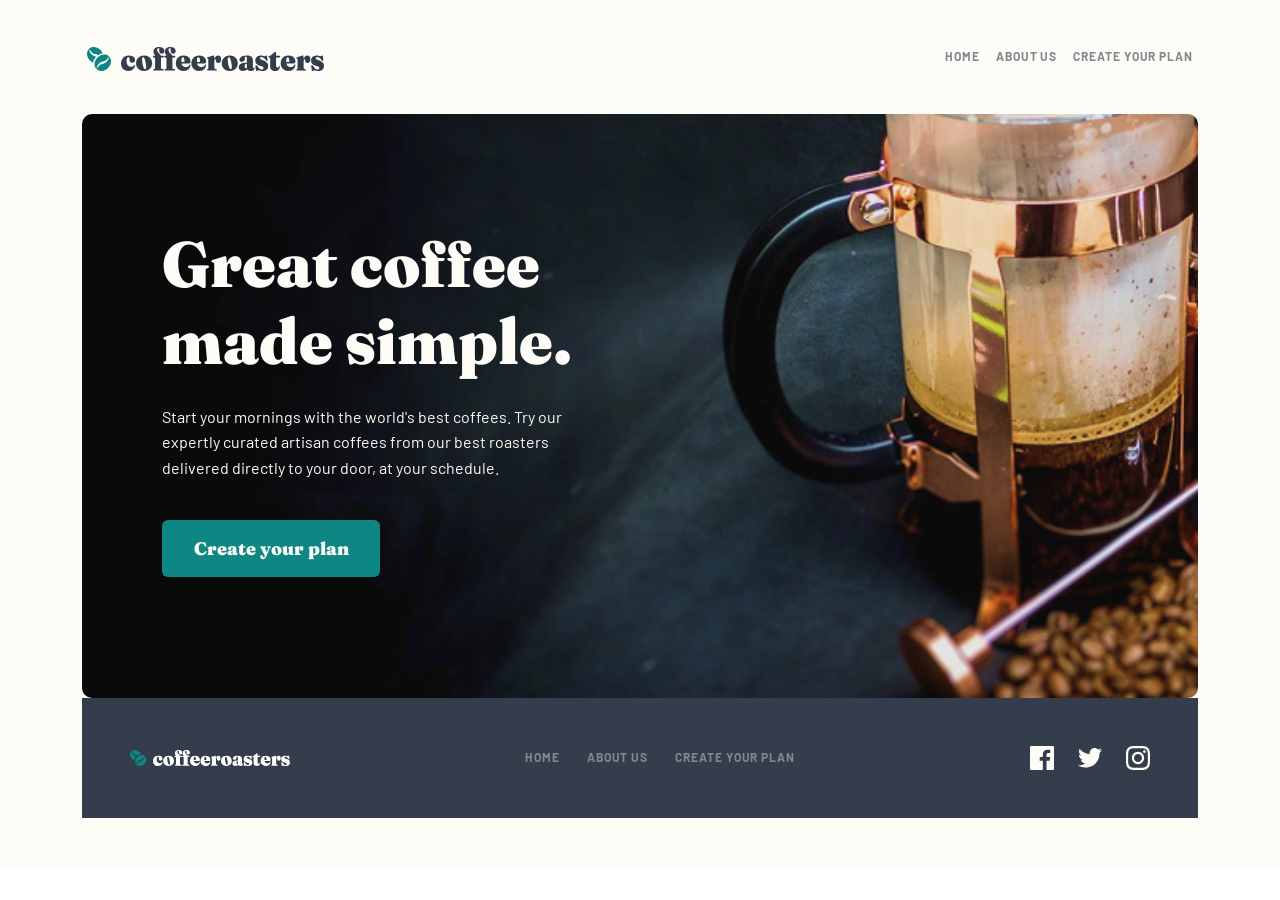
==== index.html @ 041f3093 "Website Structure & Nav Bar, Hero, Footer" ====
<!DOCTYPE html>
<html lang="en">
<!DOCTYPE html>
<html lang="en">

<head>
    <meta charset="UTF-8">
    <meta name="viewport" content="width=device-width, initial-scale=1.0">
    <title>Document</title>
    <link rel="stylesheet" href="style.css">
    <link rel="stylesheet" href="bootstrap.min.css">
    <link href="https://cdn.jsdelivr.net/npm/bootstrap@5.3.8/dist/css/bootstrap.min.css" rel="stylesheet"
        integrity="sha384-sRIl4kxILFvY47J16cr9ZwB07vP4J8+LH7qKQnuqkuIAvNWLzeN8tE5YBujZqJLB" crossorigin="anonymous">
    <link rel="stylesheet" href="https://cdnjs.cloudflare.com/ajax/libs/animate.css/4.1.1/animate.min.css">
</head>

<body>
    <div id="main" class="container-fluid col-12">
        <div id="container" class="container d-flex flex-column align-items-center pb-5">
            <!-- -----------------navbar------------------- -->
            <div id="navbar" class="d-flex justify-content-between align-items-center col-12">
                <div id="logo">
                    <img src="./Footage/Logo.svg" alt="">
                </div>
                <div id="links" class="d-none d-md-flex align-items-center gap-3">
                    <a href="./index.html">HOME</a>
                    <a href="./about-us.html">ABOUT US</a>
                    <a href="./subscribe.html">Create your plan</a>
                </div>
                <img src="./Footage/Hamburger.png" alt="" class="d-block d-md-none">
            </div>

            <!-- -----------------Hero------------------- -->

            <div id="hero"
                class="col-12 d-flex justify-content-center justify-content-md-start justify-content-lg-start">
                <div id="card" class="h-25">
                    <h1 class="mb-3">Great coffee made simple.</h1>
                    <p class="mt-4">Start your mornings with the world's best coffees. Try our expertly
                        curated artisan coffees from our best roasters delivered directly
                        to your door, at your schedule.
                    </p>
                    <button class="mt-4">Create your plan</button>
                </div>
            </div>
            <!-- -----------------Section-1-------------------- -->

            
      
            <!-- -----------------Footer-------------------- -->
            <div id="footer" class=" col-12 d-flex flex-column flex-md-row justify-content-between align-items-center gap-4 p-md-3 p-lg-5 p-5">
                <img src="./Footage/Footer Logo.svg" alt="" id="footer-logo">
                <div id="footer-links" class="d-flex justify-content-between align-items-center">
                    <a href="./index.html">HOME</a>
                    <a href="./about.html">ABOUT US</a>
                    <a href="./subscribe.html">Create your plan</a>
                </div>
                <div id="social-links" class="d-flex justify-content-between align-items-center">
                    <img src="./Footage/fb.svg" alt="">
                    <img src="./Footage/tw.svg" alt="">
                    <img src="./Footage/in.svg" alt="">
                </div>
            </div>

        </div>
    </div>

    <!-- ------------------------Scripts------------------- -->
    <script src="./bootstrap.min.js"></script>
    <script src="https://cdn.jsdelivr.net/npm/bootstrap@5.3.8/dist/js/bootstrap.bundle.min.js"
        integrity="sha384-FKyoEForCGlyvwx9Hj09JcYn3nv7wiPVlz7YYwJrWVcXK/BmnVDxM+D2scQbITxI"
        crossorigin="anonymous"></script>
</body>

</html>
---- style.css ----
@import url('https://fonts.googleapis.com/css2?family=Fraunces:ital,opsz,wght@0,9..144,100..900;1,9..144,100..900&display=swap');
@import url('https://fonts.googleapis.com/css2?family=Barlow:ital,wght@0,100;0,200;0,300;0,400;0,500;0,600;0,700;0,800;0,900;1,100;1,200;1,300;1,400;1,500;1,600;1,700;1,800;1,900&family=Fraunces:ital,opsz,wght@0,9..144,100..900;1,9..144,100..900&display=swap');

* {
    margin: 0;
    padding: 0;
    box-sizing: border-box;
    font-family: "Fraunces", "Barlow", sans-serif;
}

#main {
    height: auto;
    overflow: auto;
    scrollbar-width: none;
    background-color: #FEFCF7;

    #container {
        height: auto;
        scrollbar-width: none;

        /* <!-- -----------------navbar------------------- --> */
        #navbar {
            margin-top: clamp(24px, 5vw, 40px);
            margin-bottom: clamp(32px, 5vw, 40px);
            padding: 5px;

            #logo {
                width: 237px;
                height: 24px;

                @media screen and (max-width : 767px) {
                    width: 160px;
                }
            }

            #links {
              
                a {
                    font-family: Barlow;
                    font-weight: 700;
                    font-style: Bold;
                    font-size: 12px;
                    line-height: 130%;
                    letter-spacing: 0.92px;
                    text-transform: uppercase;
                    color: #83888F;
                    text-decoration: none;
                }
            }
        }

        /* <!-- -----------------Section 1------------------- --> */
        
        /* <!-- -----------------Hero------------------- --> */
        #hero {
            opacity: 1;
            background-size: cover;
            border-radius: 10px;
            height: 584px;
            position: relative;
            background-image: url(./Footage/Bitmap.png);

            @media screen and (max-width : 767px) {
                background-position-x: 60%;
                background-blend-mode: color-burn;
            }

            #card {
                width: 420px;
                margin-left: clamp(24px, 7vw, 80px);
                margin-top: clamp(112px, 7vw, 96px);
                margin-bottom: clamp(112px, 7vw, 96px);

                h1 {
                    font-family: Fraunces;
                    font-weight: 900;
                    color: #FEFCF7;
                    font-size: clamp(40px, 5vw, 65px);
                }

                p {
                    font-family: Barlow;
                    font-weight: 400;
                    font-style: Regular;
                    font-size: 16px;
                    line-height: 160%;
                    color: #FEFCF7;
                    text-wrap: initial;
                }

                button {
                    width: 218px;
                    height: 57px;
                    border-radius: corner-radius/6;
                    background-color: #0E8784;
                    color: #FEFCF7;
                    font-family: Fraunces;
                    font-weight: 900;
                    font-size: 18px;
                    line-height: 140%;
                    text-align: center;
                    border: none;
                    border-radius: 6px;
                }
            }
        }

        #footer {
            min-height: 120px;
            background-color: #333D4B;

            @media screen and (max-width : 767px) {
                height: 180px;
            }

            #footer-logo {
                width: clamp(160px, 7vw, 237px);
            }

            #footer-links {
                min-width: 270px;
                height: 16px;

                a {
                    font-family: Barlow;
                    font-weight: 700;
                    font-style: Bold;
                    font-size: 12px;
                    line-height: 130%;
                    letter-spacing: 0.92px;
                    text-transform: uppercase;
                    color: #83888F;
                    text-decoration: none;
                }
            }

            #social-links {
                width: 120px;
                height: 24px;
            }

        }

    }
    
}
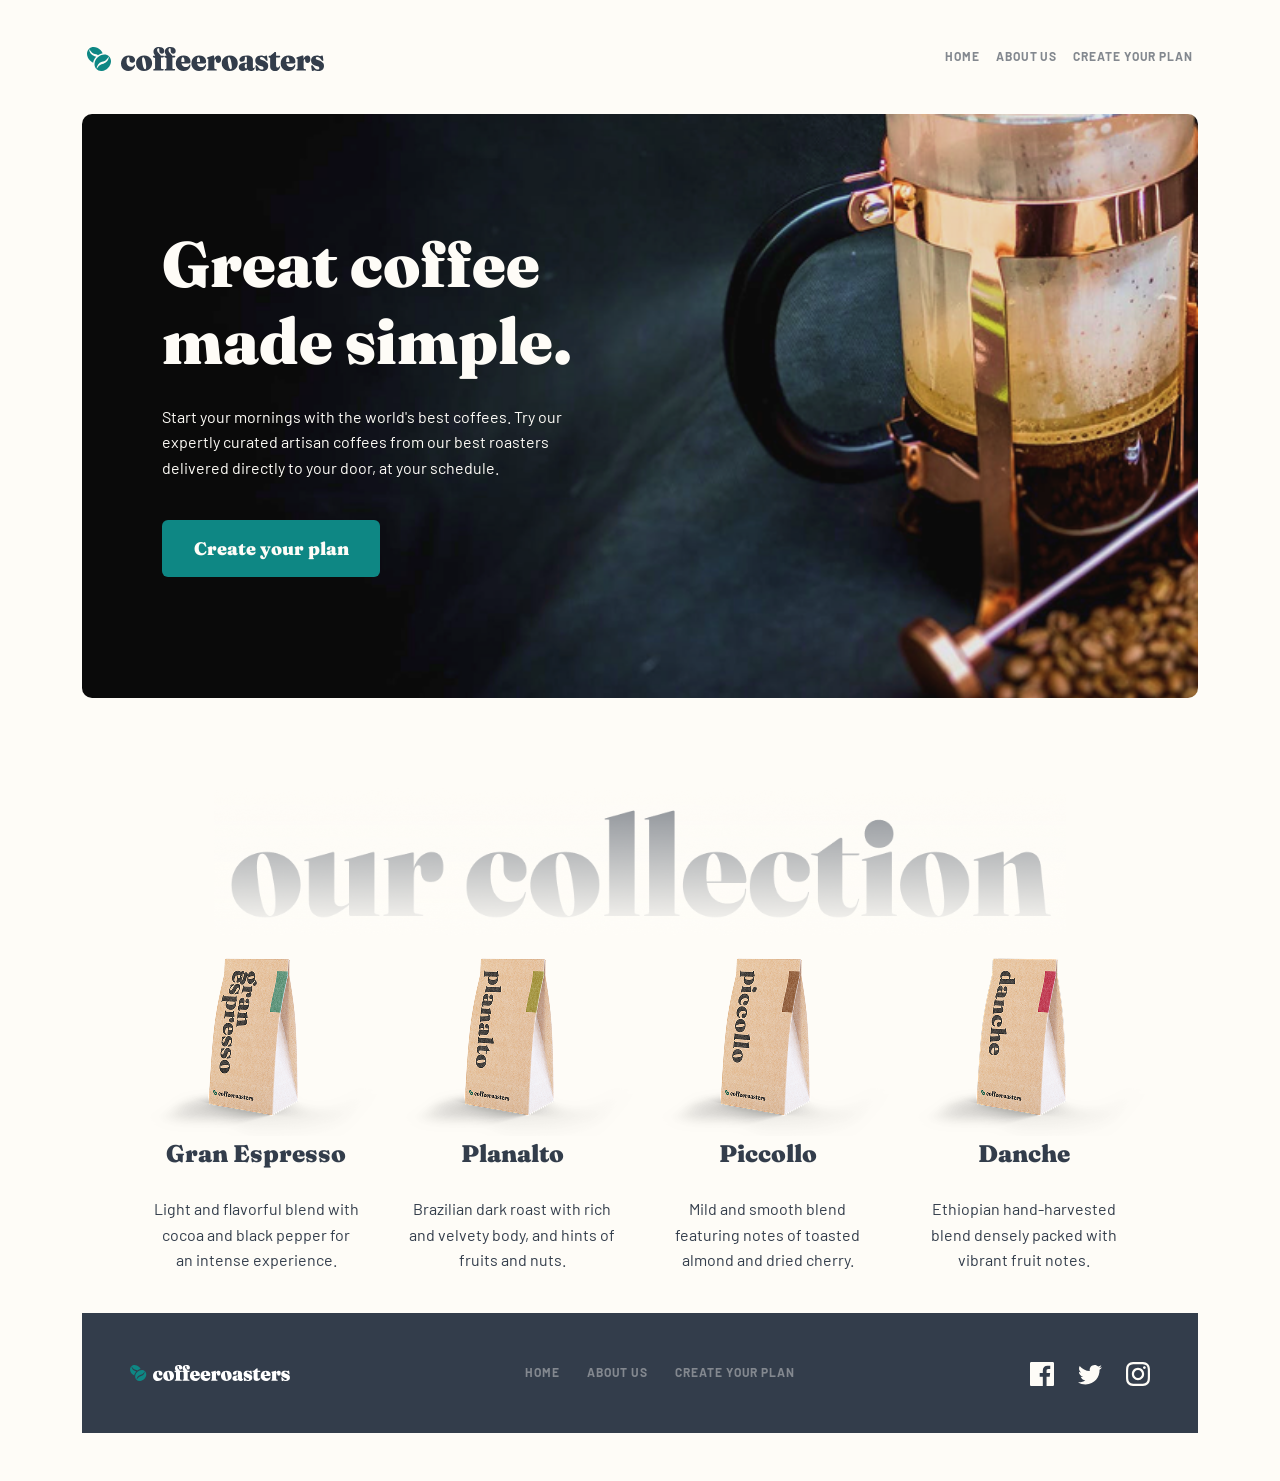
==== commit 80c08c57: "Home : section-1" ====
--- a/index.html
+++ b/index.html
@@ -45,6 +45,60 @@
             </div>
             <!-- -----------------Section-1-------------------- -->
 
+            <section id="our-collection" class="col-12 col-lg-11 d-flex flex-column align-items-center">
+                <img src="./Footage/Collection-Header.png" alt="" class="col-10">
+
+                <div id="item-collection" class="h-75 d-flex justify-content-between flex-wrap ">
+
+                    <div
+                        class="col-lg-3 col-md-12 p-2 d-flex justify-content-center align-items-center flex-column flex-md-row flex-lg-column ">
+                        <img src="./Footage/Collection-Image.png" alt="">
+                        <div class="d-flex flex-column align-items-md-start align-items-lg-center align-items-center">
+                            <h3>Gran Espresso</h3>
+                            <p class="text-lg-center text-center text-md-start col-10 col-md-12 col-lg-12 p-3">
+                                Light and flavorful blend with cocoa and black
+                                pepper for an intense experience.
+                            </p>
+                        </div>
+                    </div>
+
+                    <div class="col-lg-3 col-md-12 p-2 d-flex justify-content-center align-items-center flex-column flex-md-row flex-lg-column ">
+                        <img src="./Footage/Collection-Image2.png" alt="">
+                        <div
+                            class="d-flex flex-column align-items-md-start align-items-lg-center align-items-center">
+                            <h3>Planalto</h3>
+                            <p class="text-lg-center text-center text-md-start col-10 col-md-12 col-lg-12 p-3">
+                                Brazilian dark roast with rich and velvety body,
+                                and hints of fruits and nuts.
+                            </p>
+                        </div>
+                    </div>
+
+                    <div class="col-lg-3 col-md-12 p-2 d-flex justify-content-center align-items-center flex-column flex-md-row flex-lg-column ">
+                        <img src="./Footage/Collection-Image3.png" alt="">
+                        <div
+                            class="d-flex flex-column align-items-md-start align-items-lg-center align-items-center">
+                            <h3>Piccollo</h3>
+                            <p class="text-lg-center text-center text-md-start col-10 col-md-12 col-lg-12 p-3">
+                                Mild and smooth blend featuring notes of toasted almond and dried cherry.
+                            </p>
+                        </div>
+                    </div>
+
+                    <div class="col-lg-3 col-md-12 p-2 d-flex justify-content-center align-items-center flex-column flex-md-row flex-lg-column ">
+                        <img src="./Footage/Collection-Image4.png" alt="">
+                        <div
+                            class="d-flex flex-column align-items-md-start align-items-lg-center align-items-center">
+                            <h3>Danche</h3>
+                            <p class="text-lg-center text-center text-md-start col-10 col-md-12 col-lg-12 p-3">
+                                Ethiopian hand-harvested blend densely packed with vibrant fruit notes.
+                            </p>
+                        </div>
+                    </div>
+
+                </div>
+            </section>
+
             
       
             <!-- -----------------Footer-------------------- -->
@@ -52,13 +106,13 @@
                 <img src="./Footage/Footer Logo.svg" alt="" id="footer-logo">
                 <div id="footer-links" class="d-flex justify-content-between align-items-center">
                     <a href="./index.html">HOME</a>
-                    <a href="./about.html">ABOUT US</a>
+                    <a href="./about-us.html">ABOUT US</a>
                     <a href="./subscribe.html">Create your plan</a>
                 </div>
                 <div id="social-links" class="d-flex justify-content-between align-items-center">
-                    <img src="./Footage/fb.svg" alt="">
-                    <img src="./Footage/tw.svg" alt="">
-                    <img src="./Footage/in.svg" alt="">
+                    <a href="https://web.facebook.com/"><img src="./Footage/fb.svg" alt=""></a>
+                    <a href="https://x.com/"><img src="./Footage/tw.svg" alt=""></a>
+                    <a href="https://www.instagram.com/"><img src="./Footage/in.svg" alt=""></a>
                 </div>
             </div>
 
--- a/style.css
+++ b/style.css
@@ -50,6 +50,31 @@
         }
 
         /* <!-- -----------------Section 1------------------- --> */
+        #our-collection {
+            
+            margin-top: clamp(60px, 7vw, 120px);
+
+            h3 {
+                font-family: Fraunces;
+                font-weight: 900;
+                color: #333D4B;
+                font-size: 24px;
+                line-height: 150%;
+                text-align: center;
+            }
+
+            p {
+                font-family: Barlow;
+                font-weight: 400;
+                font-style: Regular;
+                font-size: 16px;
+                line-height: 160%;
+                letter-spacing: 0px;
+                text-align: center;
+                color: #333D4B;
+            }
+        }
+
         
         /* <!-- -----------------Hero------------------- --> */
         #hero {
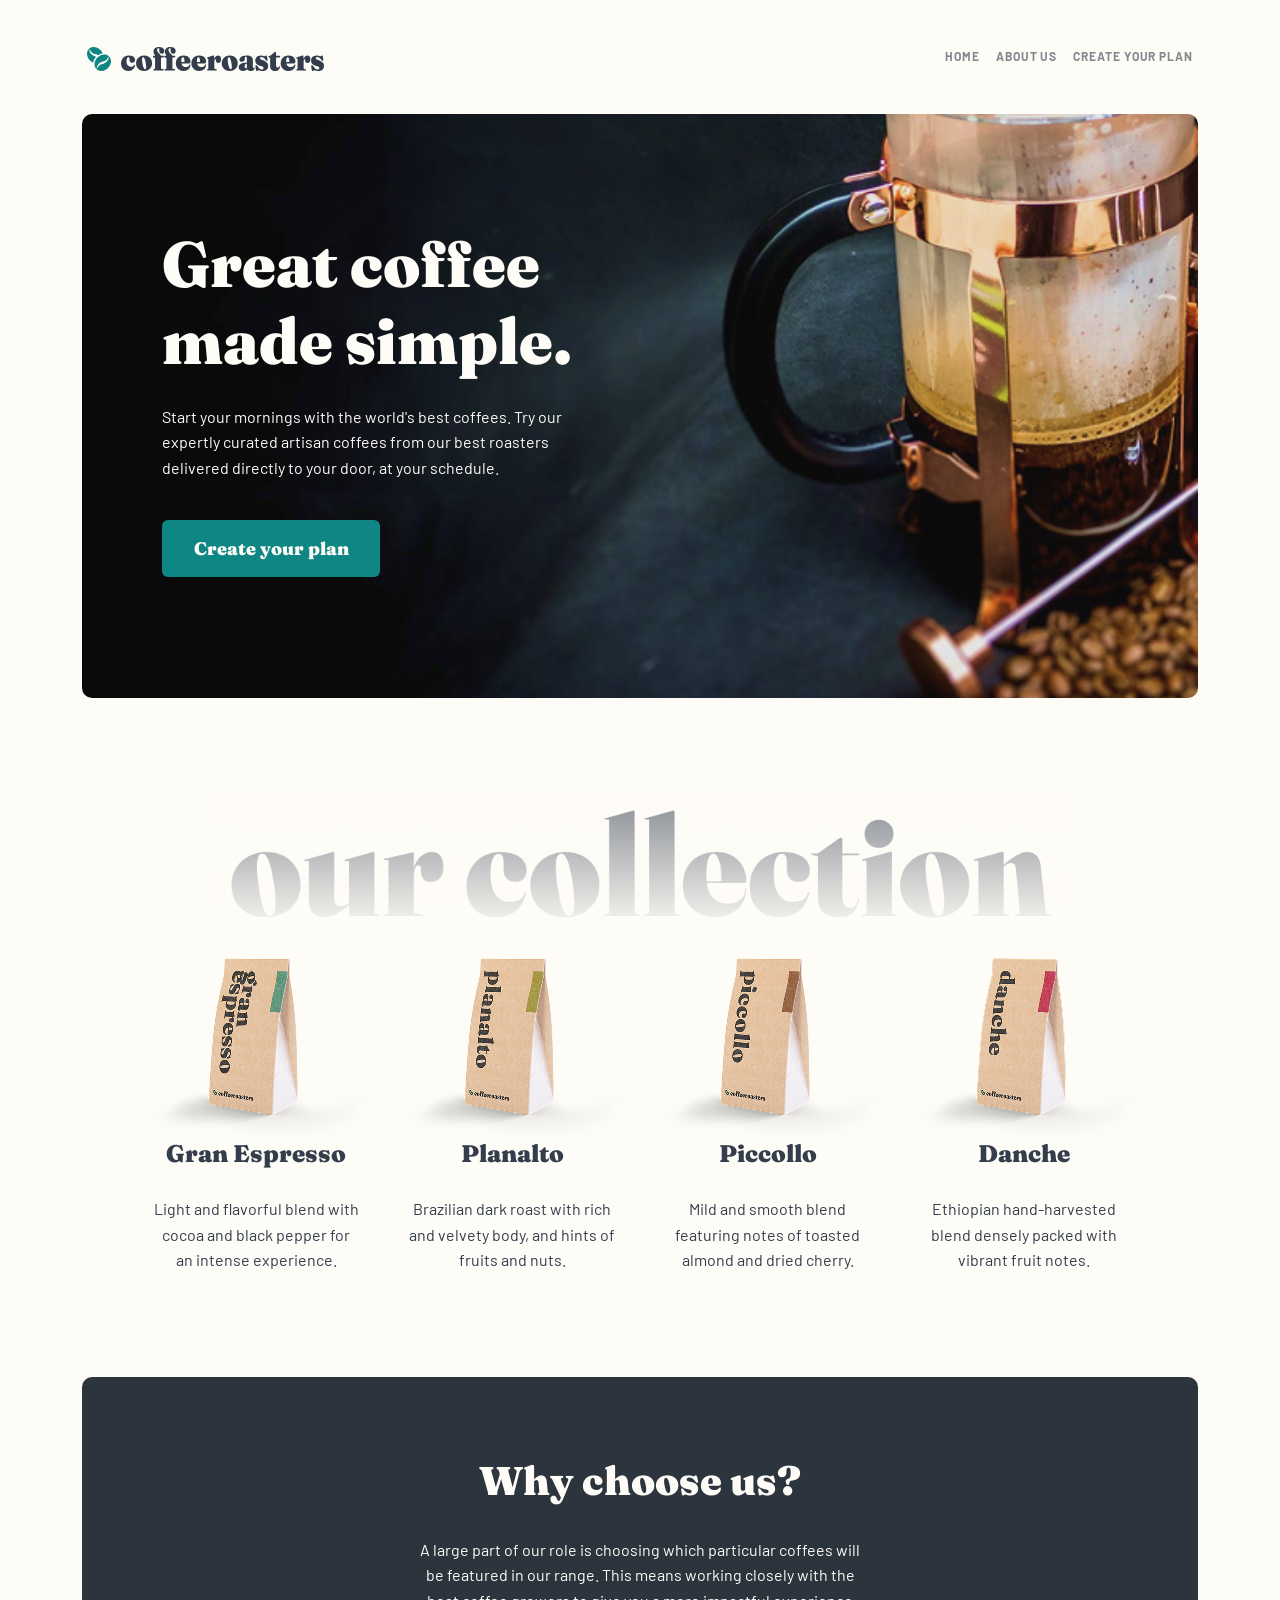
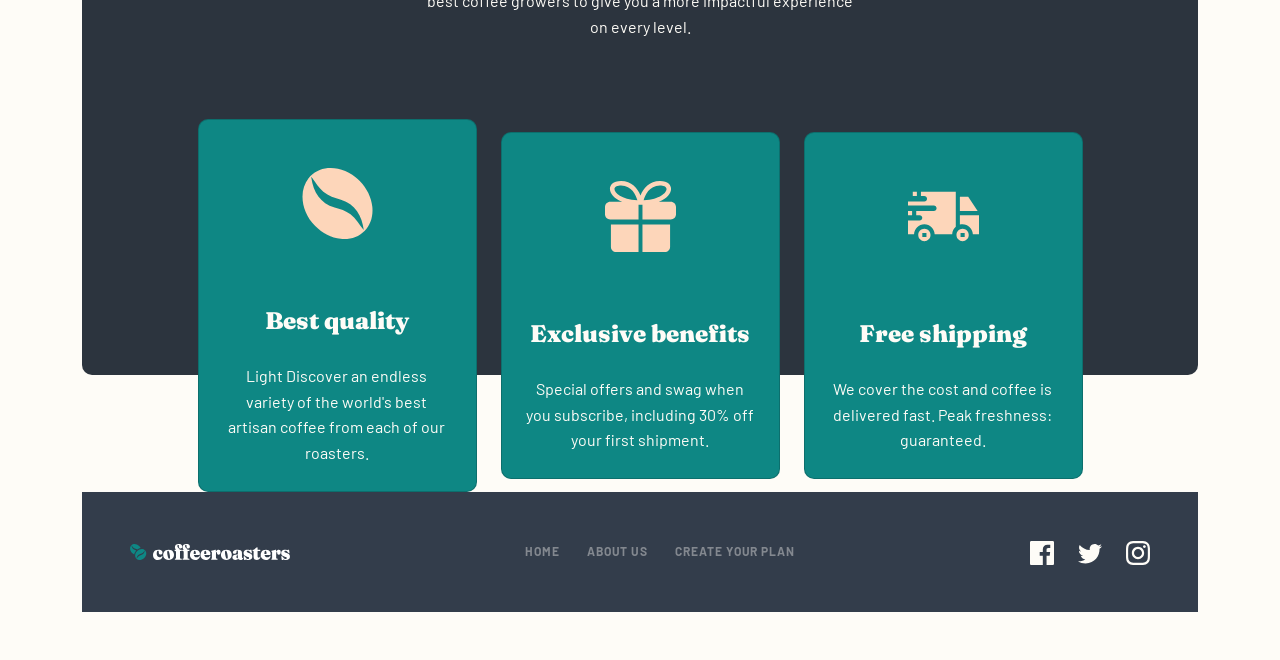
==== commit 2d1e4830: "Home : section-2" ====
--- a/index.html
+++ b/index.html
@@ -99,7 +99,53 @@
                 </div>
             </section>
 
-            
+            <!-- -----------------Section-2 -------------------- -->
+
+            <section id="sec-2" class=" col-12  d-flex flex-column align-items-center">
+                <div id="sec-2-title" class="col-12   d-flex flex-column align-items-center">
+                    <h2 class="col-lg-5 col-md-6 col-8">Why choose us?</h2>
+                    <p class="text-center col-lg-5 col-md-9 col-11">
+                        A large part of our role is choosing which particular coffees
+                        will be featured in our range. This means working closely with
+                        the best coffee growers to give you a more impactful experience on every level.
+                    </p>
+                </div>
+
+                <div id="item-collection" class=" d-flex justify-content-center gap-4 flex-wrap align-items-center">
+
+                    <div class="card col-lg-3 col-md-11 col-10 d-flex justify-content-center align-items-center flex-column flex-md-row flex-lg-column ">
+                        <img src="./Footage/Coffee Bean Icon.svg" alt="">
+                        <div class="d-flex flex-column align-items-md-start align-items-lg-center align-items-center">
+                            <h3 class="mt-md-3 mb-md-4">Best quality</h3>
+                            <p class="text-lg-center text-center text-md-start col-10 col-md-11 col-lg-10">Light
+                                Discover an endless variety of the world's best artisan coffee from each of our
+                                roasters.
+                            </p>
+                        </div>
+                    </div>
+
+                    <div class="card col-lg-3 col-md-11 col-10 d-flex justify-content-center align-items-center flex-column flex-md-row flex-lg-column ">
+                        <img src="./Footage/Gift Icon.svg" alt="">
+                        <div class="d-flex flex-column align-items-md-start align-items-lg-center align-items-center">
+                            <h3 class="mt-md-3 mb-md-4">Exclusive benefits</h3>
+                            <p class="text-lg-center text-center text-md-start col-10 col-md-11 col-lg-10">
+                                Special offers and swag when you subscribe, including 30% off your first shipment.
+                            </p>
+                        </div>
+                    </div>
+
+                    <div class="card col-lg-3 col-md-11 col-10 d-flex justify-content-center align-items-center flex-column flex-md-row flex-lg-column ">
+                        <img src="./Footage/Truck Icon.svg" alt="">
+                        <div class="d-flex flex-column align-items-md-start align-items-lg-center align-items-center">
+                            <h3 class="mt-md-3 mb-md-4">Free shipping</h3>
+                            <p class="text-lg-center text-center text-md-start col-10 col-md-11 col-lg-10">
+                                We cover the cost and coffee is delivered fast. Peak freshness: guaranteed.
+                            </p>
+                        </div>
+                    </div>
+
+                </div>
+            </section> 
       
             <!-- -----------------Footer-------------------- -->
             <div id="footer" class=" col-12 d-flex flex-column flex-md-row justify-content-between align-items-center gap-4 p-md-3 p-lg-5 p-5">
--- a/style.css
+++ b/style.css
@@ -75,7 +75,79 @@
             }
         }
 
-        
+        /* ------------Section-2--------------- */
+        #sec-2 {
+            border-radius: 10px;
+
+            #sec-2-title {
+                margin: clamp(64px, 5vw, 96px);
+                background-color: #2C343E;
+                padding: 80px 24px 320px;
+                border-radius: 10px;
+                text-align: center;
+                @media screen and (max-width : 767px) {
+                    padding: 80px 24px 200px;
+                }
+
+                h2 {
+                    font-family: Fraunces;
+                    font-weight: 900;
+                    color: #FEFCF7;
+                    font-size: 40px;
+                    line-height: 120%;
+                    letter-spacing: 0px;
+                    text-align: center;
+                    margin-bottom: 32px;
+                }
+
+                p {
+                    font-family: Barlow;
+                    font-weight: 400;
+                    color: #FEFCF7;
+                    font-size: 16px;
+                    line-height: 160%;
+                }
+            }
+
+            #item-collection {
+                margin-top: -320px;
+
+                @media screen and (max-width : 767px) {
+                    margin-top: -230px;
+                }
+                .card {
+                    background-color: #0E8784;
+                    border-radius: 10px;
+
+                    img {
+                        width: clamp(60px, 7vw, 71px);
+                        height: clamp(60px, 7vw, 71px);
+                        margin: clamp(24px, 7vw, 48px);
+                    }
+
+                    h3 {
+                        font-family: Fraunces;
+                        font-weight: 900;
+                        color: #FEFCF7;
+                        font-size: 24px;
+                        line-height: 150%;
+                        text-align: center;
+                        margin-bottom: 24px;
+                    }
+
+                    p {
+                        font-family: Barlow;
+                        font-weight: 400;
+                        font-style: Regular;
+                        font-size: 16px;
+                        color: #FEFCF7;
+                        line-height: 160%;
+                        text-align: center;
+                        margin-bottom: clamp(24px, 2vw, 48px);
+                    }
+                }
+            }
+        }
         /* <!-- -----------------Hero------------------- --> */
         #hero {
             opacity: 1;
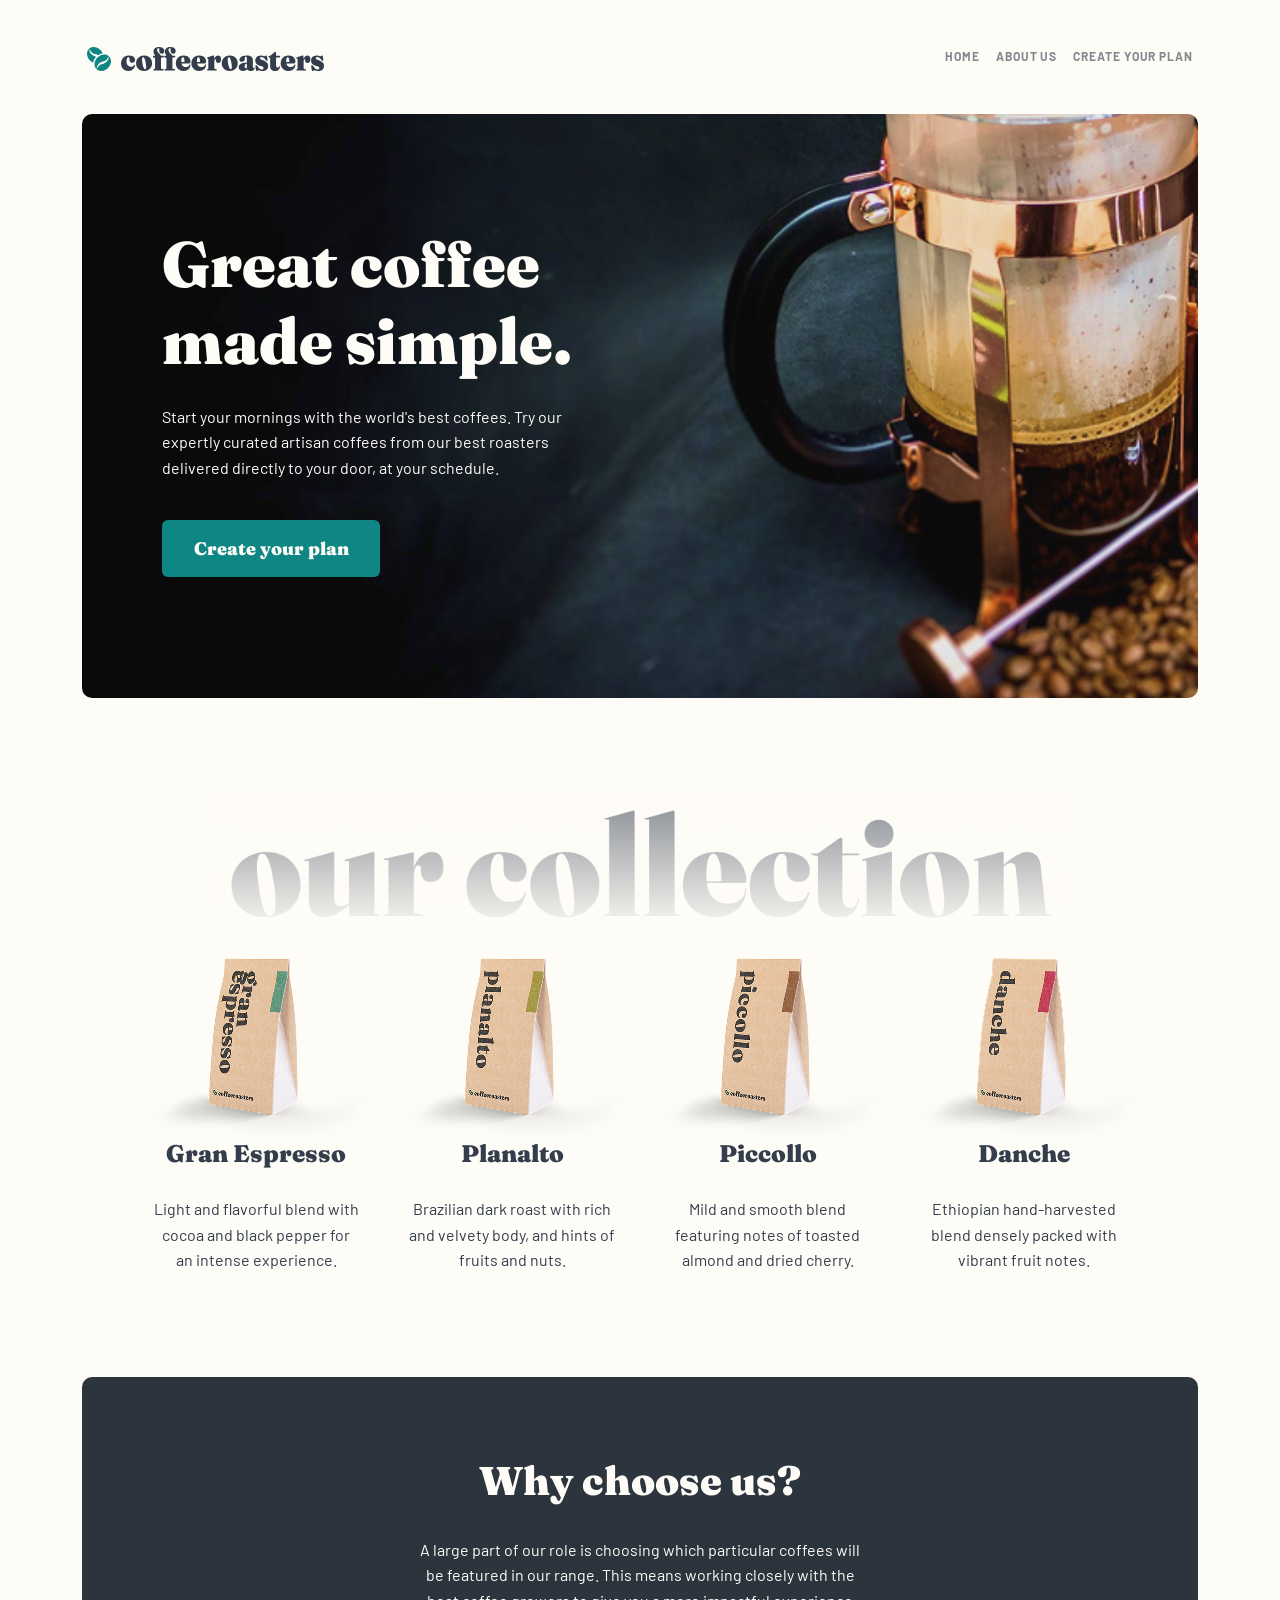
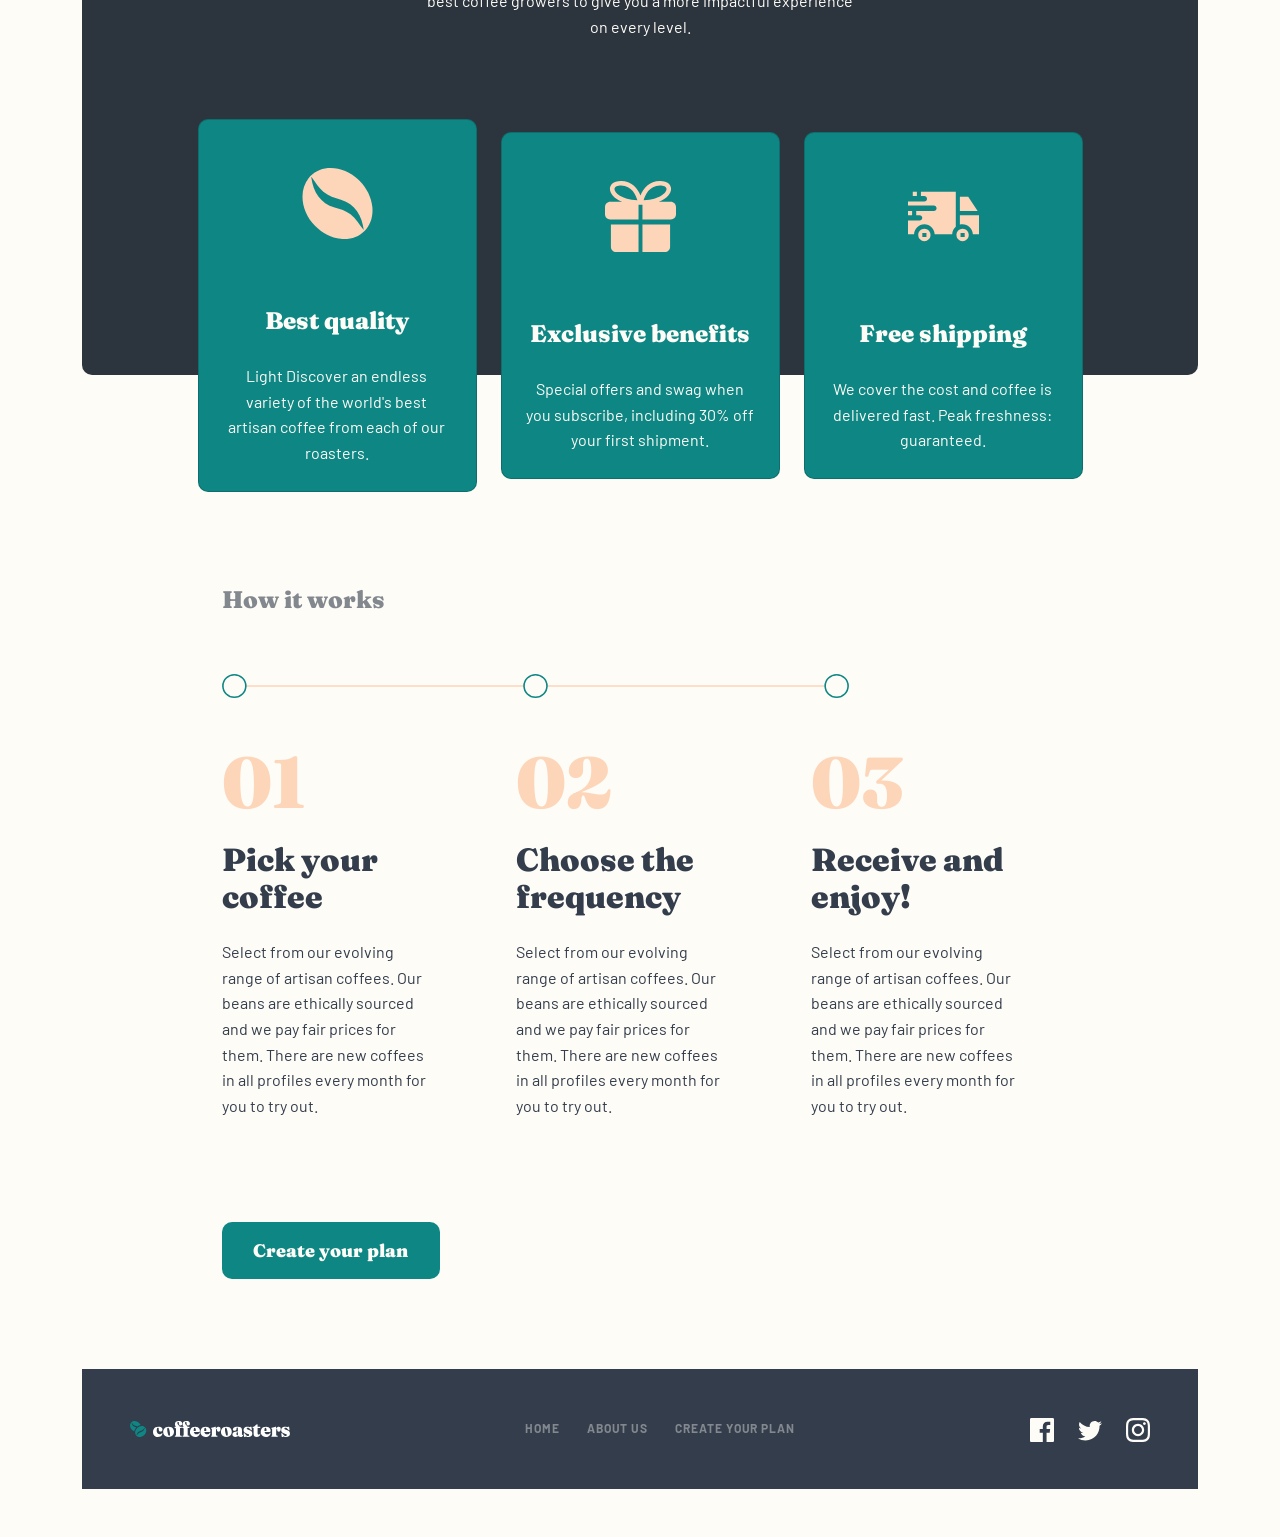
==== commit 3c950a89: "Home : section-3" ====
--- a/index.html
+++ b/index.html
@@ -146,6 +146,50 @@
 
                 </div>
             </section> 
+
+             <!-- -----------------Section-3-------------------- -->  
+            <div id="sec-3" class="col-lg-9 col-md-12 d-flex flex-column align-items-center align-items-md-start gap-5">
+                <h2>How it works</h2>
+                <img src="./Footage/How It Works Steps.svg" alt="" class="d-md-block d-none col-9">
+
+                <div class="d-flex flex-column flex-md-row justify-content-between col-10 col-md-12 gap-3">
+
+                    <div
+                        class="col-md-4 col-12 d-flex flex-column align-items-center text-center align-items-md-start text-md-start gap-md-3 gap-3">
+                        <h1>01</h1>
+                        <h3 class="col-lg-9 col-md-12 col-9">Pick your coffee</h3>
+                        <p class="col-9">
+                            Select from our evolving range of artisan coffees.
+                            Our beans are ethically sourced and we pay fair prices
+                            for them. There are new coffees in all profiles every
+                            month for you to try out.
+                        </p>
+                    </div>
+                    <div
+                        class="col-md-4 col-12 d-flex flex-column align-items-center text-center align-items-md-start text-md-start gap-md-3 gap-3">
+                        <h1>02</h1>
+                        <h3 class="col-lg-9 col-md-12 col-9">Choose the frequency</h3>
+                        <p class="col-9">
+                            Select from our evolving range of artisan coffees.
+                            Our beans are ethically sourced and we pay fair prices
+                            for them. There are new coffees in all profiles every
+                            month for you to try out.
+                        </p>
+                    </div>
+                    <div
+                        class="col-md-4 col-12  d-flex flex-column align-items-center text-center align-items-md-start text-md-start gap-md-3 gap-3">
+                        <h1>03</h1>
+                        <h3 class="col-lg-9 col-md-12 col-9">Receive and enjoy!</h3>
+                        <p class="col-9">
+                            Select from our evolving range of artisan coffees.
+                            Our beans are ethically sourced and we pay fair prices
+                            for them. There are new coffees in all profiles every
+                            month for you to try out.
+                        </p>
+                    </div>
+                </div>
+                <button>Create your plan</a></button>
+            </div>
       
             <!-- -----------------Footer-------------------- -->
             <div id="footer" class=" col-12 d-flex flex-column flex-md-row justify-content-between align-items-center gap-4 p-md-3 p-lg-5 p-5">
--- a/style.css
+++ b/style.css
@@ -148,6 +148,64 @@
                 }
             }
         }
+        /* ------------Section-3--------------- */
+        #sec-3 {
+            margin-top: clamp(80px, 7vw, 140px);
+            margin-bottom: clamp(80px, 7vw, 140px);
+
+            h1 {
+                font-family: Fraunces;
+                font-weight: 900;
+                color: #FDD6BA;
+                font-size: 72px;
+                line-height: 100%;
+                text-align: center;
+
+            }
+
+            h2 {
+                font-family: Fraunces;
+                font-weight: 900;
+                color: #83888F;
+                font-size: 24px;
+                line-height: 150%;
+            }
+
+            h3 {
+                font-family: Fraunces;
+                font-weight: 900;
+                color: #333D4B;
+                font-size: 32px;
+                line-height: 114%;
+            }
+
+            p {
+                font-family: Barlow;
+                font-weight: 400;
+                font-style: Regular;
+                font-size: 16px;
+                line-height: 160%;
+                color: #333D4B;
+
+            }
+
+            button {
+                width: 218px;
+                height: 57px;
+                padding: 12px;
+                border-radius: 10px;
+                background-color: #0E8784;
+                font-family: Fraunces;
+                font-weight: 900;
+                color: #FEFCF7;
+                font-size: 18px;
+                line-height: 140%;
+                text-align: center;
+                border: none;
+                margin-top: 40px;
+            }
+        }
+
         /* <!-- -----------------Hero------------------- --> */
         #hero {
             opacity: 1;
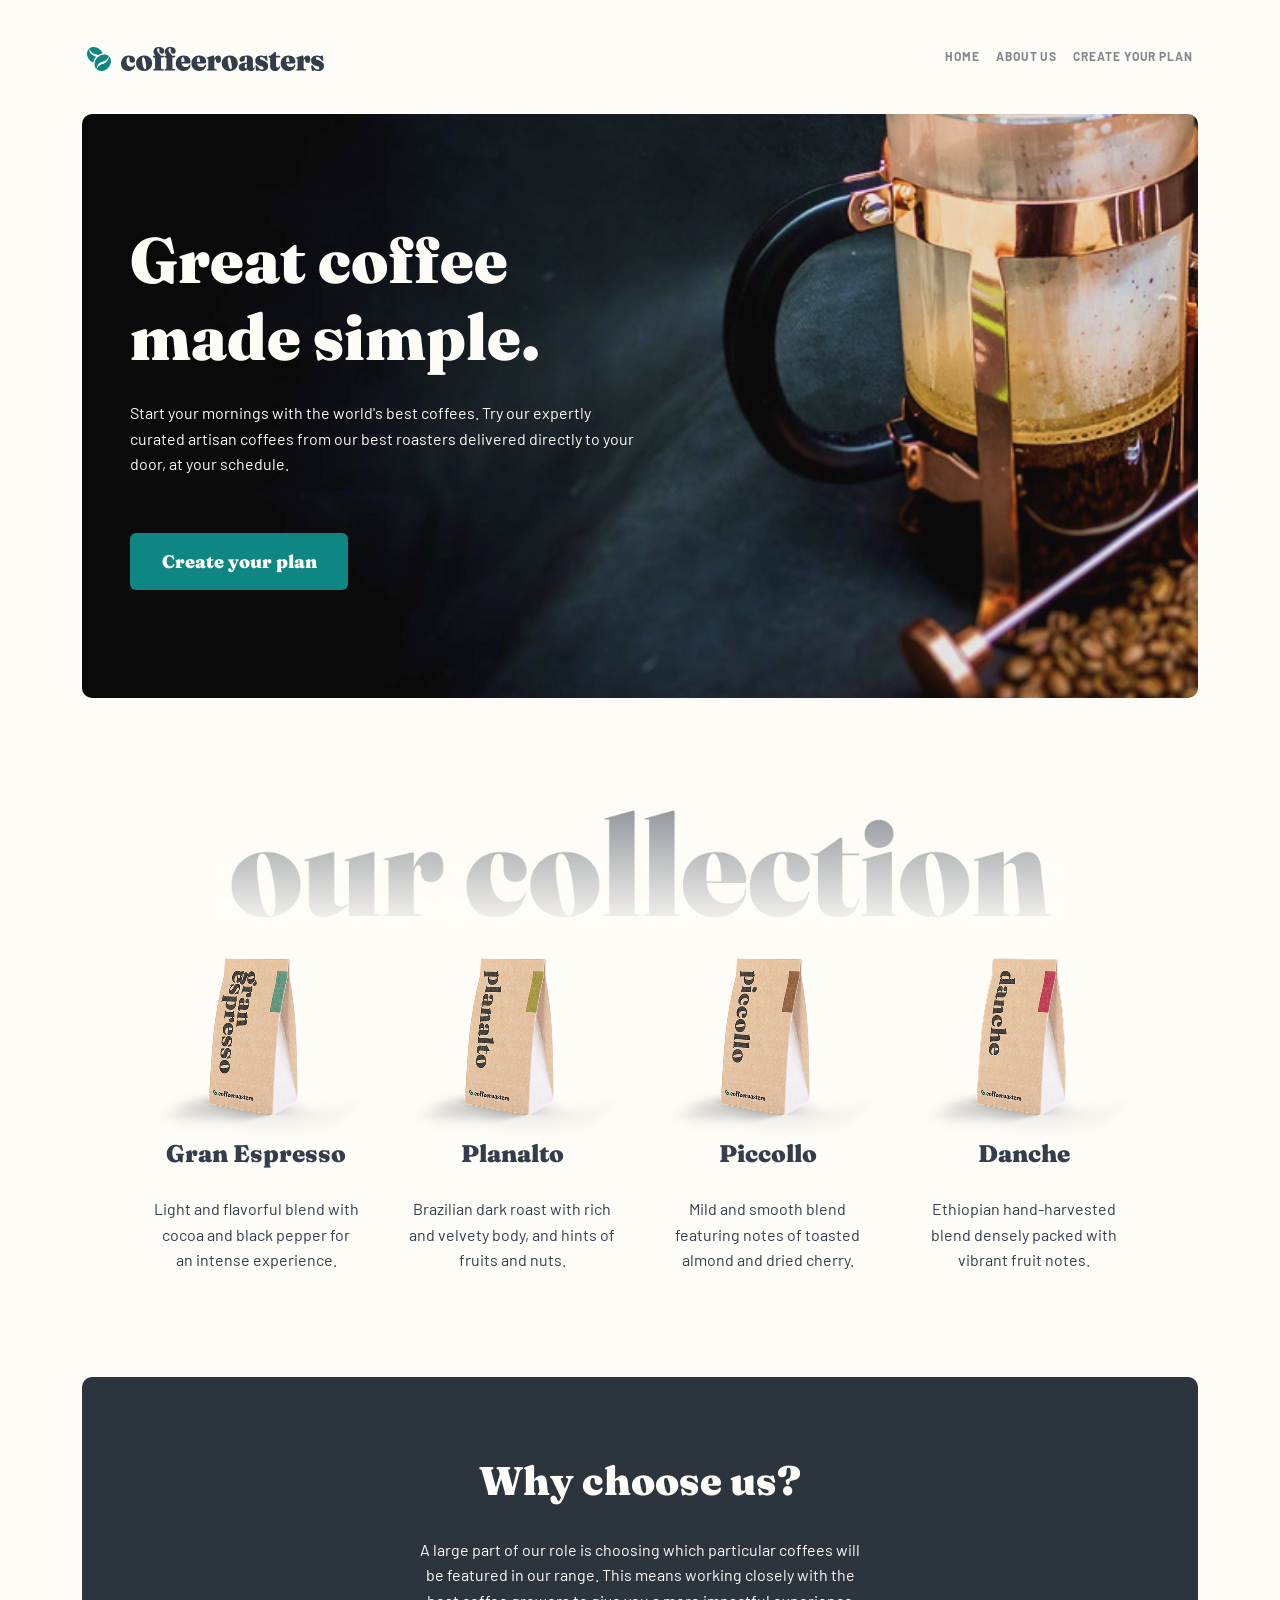
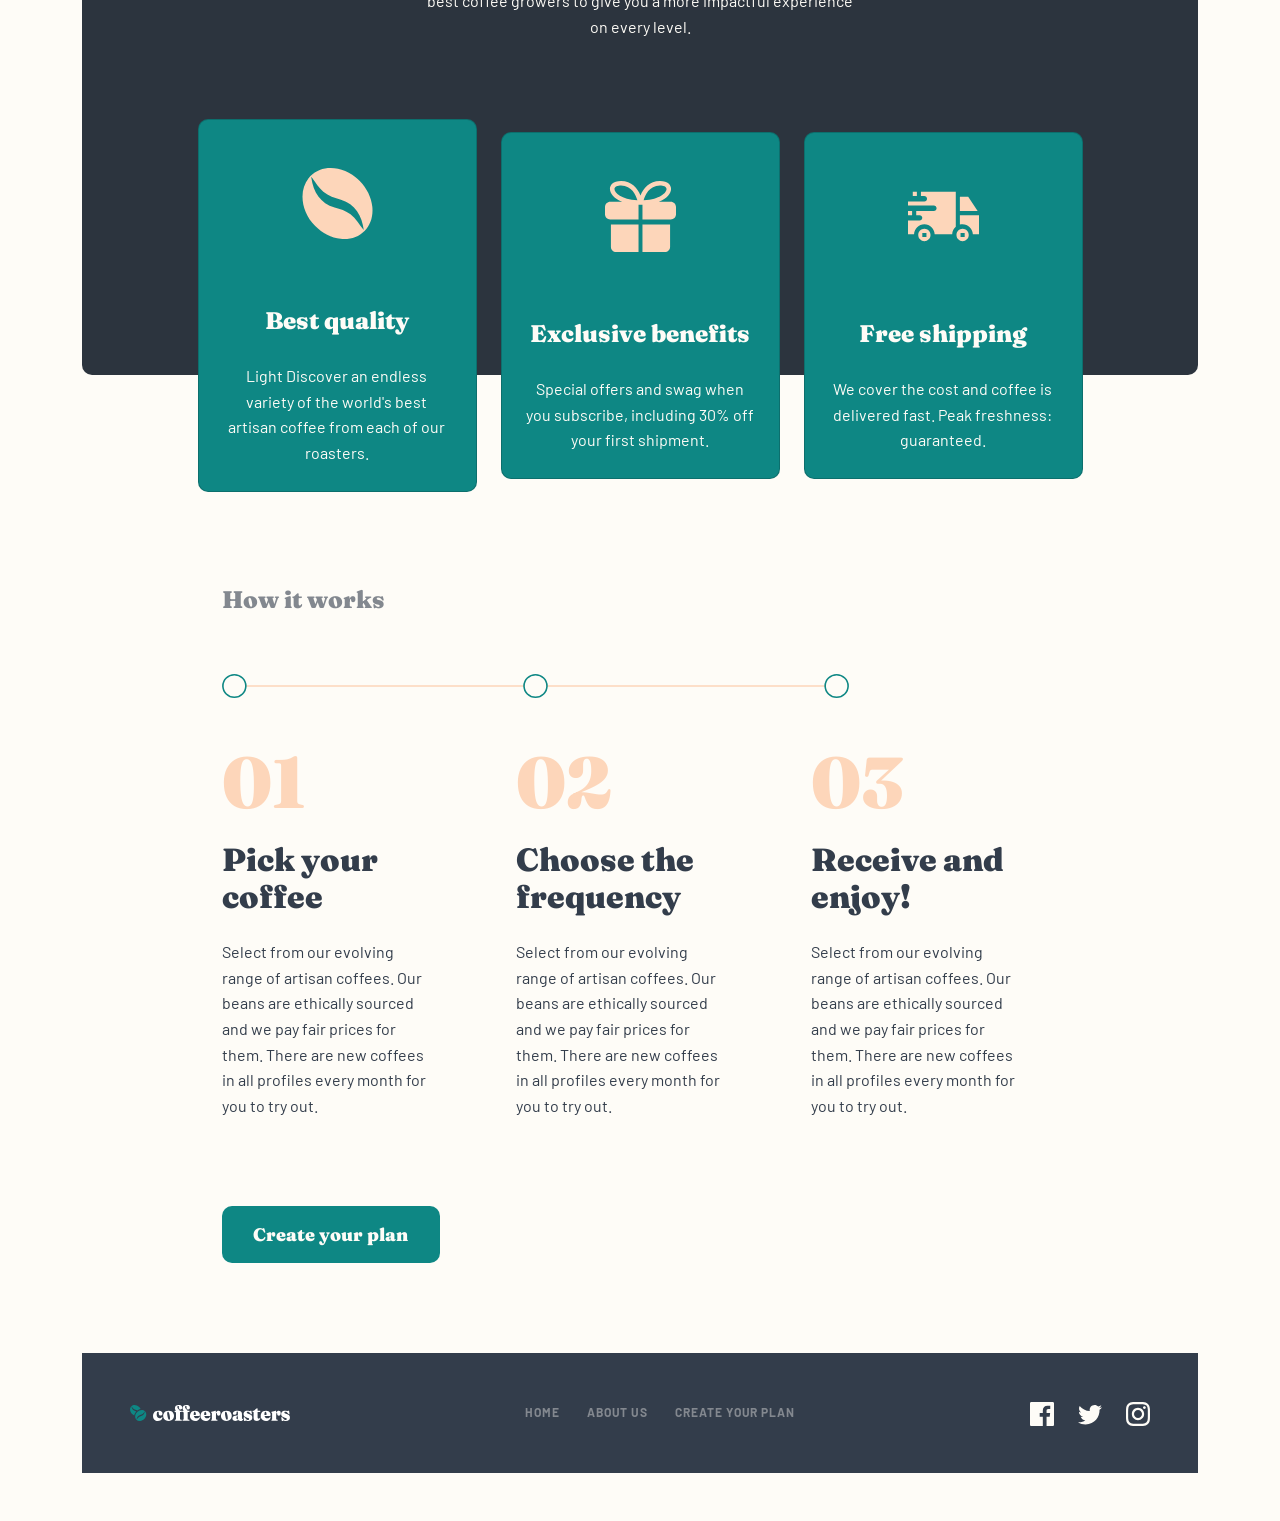
==== commit 8055c676: "Website Enhancement & Fix Bugs" ====
--- a/index.html
+++ b/index.html
@@ -32,15 +32,14 @@
 
             <!-- -----------------Hero------------------- -->
 
-            <div id="hero"
-                class="col-12 d-flex justify-content-center justify-content-md-start justify-content-lg-start">
-                <div id="card" class="h-25">
-                    <h1 class="mb-3">Great coffee made simple.</h1>
-                    <p class="mt-4">Start your mornings with the world's best coffees. Try our expertly
+            <div id="hero" class="col-12 p-5 d-flex justify-content-lg-start align-items-center">
+                <div id="card" class="col-lg-6 col-md-8 d-flex flex-column gap-3 align-items-md-start align-items-center">
+                    <h1 class="text-center text-md-start col-md-10">Great coffee made simple.</h1>
+                    <p class="text-md-start text-center">Start your mornings with the world's best coffees. Try our expertly
                         curated artisan coffees from our best roasters delivered directly
                         to your door, at your schedule.
                     </p>
-                    <button class="mt-4">Create your plan</button>
+                    <button onclick="window.location.href='./subscribe.html'" class="mt-4">Create your plan</button>
                 </div>
             </div>
             <!-- -----------------Section-1-------------------- -->
@@ -55,7 +54,7 @@
                         <img src="./Footage/Collection-Image.png" alt="">
                         <div class="d-flex flex-column align-items-md-start align-items-lg-center align-items-center">
                             <h3>Gran Espresso</h3>
-                            <p class="text-lg-center text-center text-md-start col-10 col-md-12 col-lg-12 p-3">
+                            <p class="text-lg-center text-center text-md-start col-12 p-3">
                                 Light and flavorful blend with cocoa and black
                                 pepper for an intense experience.
                             </p>
@@ -67,7 +66,7 @@
                         <div
                             class="d-flex flex-column align-items-md-start align-items-lg-center align-items-center">
                             <h3>Planalto</h3>
-                            <p class="text-lg-center text-center text-md-start col-10 col-md-12 col-lg-12 p-3">
+                            <p class="text-lg-center text-center text-md-start col-12 p-3">
                                 Brazilian dark roast with rich and velvety body,
                                 and hints of fruits and nuts.
                             </p>
@@ -79,7 +78,7 @@
                         <div
                             class="d-flex flex-column align-items-md-start align-items-lg-center align-items-center">
                             <h3>Piccollo</h3>
-                            <p class="text-lg-center text-center text-md-start col-10 col-md-12 col-lg-12 p-3">
+                            <p class="text-lg-center text-center text-md-start col-12 p-3">
                                 Mild and smooth blend featuring notes of toasted almond and dried cherry.
                             </p>
                         </div>
@@ -103,7 +102,7 @@
 
             <section id="sec-2" class=" col-12  d-flex flex-column align-items-center">
                 <div id="sec-2-title" class="col-12   d-flex flex-column align-items-center">
-                    <h2 class="col-lg-5 col-md-6 col-8">Why choose us?</h2>
+                    <h2 class="col-lg-5 col-md-6 col-12">Why choose us?</h2>
                     <p class="text-center col-lg-5 col-md-9 col-11">
                         A large part of our role is choosing which particular coffees
                         will be featured in our range. This means working closely with
@@ -158,7 +157,7 @@
                         class="col-md-4 col-12 d-flex flex-column align-items-center text-center align-items-md-start text-md-start gap-md-3 gap-3">
                         <h1>01</h1>
                         <h3 class="col-lg-9 col-md-12 col-9">Pick your coffee</h3>
-                        <p class="col-9">
+                        <p class="col-12 col-md-9">
                             Select from our evolving range of artisan coffees.
                             Our beans are ethically sourced and we pay fair prices
                             for them. There are new coffees in all profiles every
@@ -169,7 +168,7 @@
                         class="col-md-4 col-12 d-flex flex-column align-items-center text-center align-items-md-start text-md-start gap-md-3 gap-3">
                         <h1>02</h1>
                         <h3 class="col-lg-9 col-md-12 col-9">Choose the frequency</h3>
-                        <p class="col-9">
+                        <p class="col-12 col-md-9">
                             Select from our evolving range of artisan coffees.
                             Our beans are ethically sourced and we pay fair prices
                             for them. There are new coffees in all profiles every
@@ -180,7 +179,7 @@
                         class="col-md-4 col-12  d-flex flex-column align-items-center text-center align-items-md-start text-md-start gap-md-3 gap-3">
                         <h1>03</h1>
                         <h3 class="col-lg-9 col-md-12 col-9">Receive and enjoy!</h3>
-                        <p class="col-9">
+                        <p class="col-12 col-md-9">
                             Select from our evolving range of artisan coffees.
                             Our beans are ethically sourced and we pay fair prices
                             for them. There are new coffees in all profiles every
@@ -188,7 +187,7 @@
                         </p>
                     </div>
                 </div>
-                <button>Create your plan</a></button>
+                <button onclick="window.location.href='./subscribe.html'" class="mt-4">Create your plan</button>
             </div>
       
             <!-- -----------------Footer-------------------- -->
--- a/style.css
+++ b/style.css
@@ -16,7 +16,6 @@
 
     #container {
         height: auto;
-        scrollbar-width: none;
 
         /* <!-- -----------------navbar------------------- --> */
         #navbar {
@@ -49,6 +48,52 @@
             }
         }
 
+        /* <!-- -----------------Hero------------------- --> */
+        #hero {
+            background-size: cover;
+            border-radius: 10px;
+            height: 584px;
+            background-image: url(./Footage/Bitmap.png);
+
+            @media screen and (max-width : 767px) {
+                background-position-x: 60%;
+            }
+
+            #card {
+
+                h1 {
+                    font-family: Fraunces;
+                    font-weight: 900;
+                    color: #FEFCF7;
+                    font-size: clamp(32px, 5vw, 65px);
+                }
+
+                p {
+                    font-family: Barlow;
+                    font-weight: 400;
+                    font-style: Regular;
+                    font-size: 16px;
+                    line-height: 160%;
+                    color: #FEFCF7;
+                    text-wrap: initial;
+                }
+
+                button {
+                    width: 218px;
+                    height: 57px;
+                    border-radius: corner-radius/6;
+                    background-color: #0E8784;
+                    color: #FEFCF7;
+                    font-family: Fraunces;
+                    font-weight: 900;
+                    font-size: 18px;
+                    line-height: 140%;
+                    text-align: center;
+                    border: none;
+                    border-radius: 6px;
+                }
+            }
+        }
         /* <!-- -----------------Section 1------------------- --> */
         #our-collection {
             
@@ -74,7 +119,6 @@
                 color: #333D4B;
             }
         }
-
         /* ------------Section-2--------------- */
         #sec-2 {
             border-radius: 10px;
@@ -202,61 +246,7 @@
                 line-height: 140%;
                 text-align: center;
                 border: none;
-                margin-top: 40px;
-            }
-        }
-
-        /* <!-- -----------------Hero------------------- --> */
-        #hero {
-            opacity: 1;
-            background-size: cover;
-            border-radius: 10px;
-            height: 584px;
-            position: relative;
-            background-image: url(./Footage/Bitmap.png);
-
-            @media screen and (max-width : 767px) {
-                background-position-x: 60%;
-                background-blend-mode: color-burn;
-            }
-
-            #card {
-                width: 420px;
-                margin-left: clamp(24px, 7vw, 80px);
-                margin-top: clamp(112px, 7vw, 96px);
-                margin-bottom: clamp(112px, 7vw, 96px);
-
-                h1 {
-                    font-family: Fraunces;
-                    font-weight: 900;
-                    color: #FEFCF7;
-                    font-size: clamp(40px, 5vw, 65px);
-                }
-
-                p {
-                    font-family: Barlow;
-                    font-weight: 400;
-                    font-style: Regular;
-                    font-size: 16px;
-                    line-height: 160%;
-                    color: #FEFCF7;
-                    text-wrap: initial;
-                }
-
-                button {
-                    width: 218px;
-                    height: 57px;
-                    border-radius: corner-radius/6;
-                    background-color: #0E8784;
-                    color: #FEFCF7;
-                    font-family: Fraunces;
-                    font-weight: 900;
-                    font-size: 18px;
-                    line-height: 140%;
-                    text-align: center;
-                    border: none;
-                    border-radius: 6px;
-                }
+                /* margin-top: 40px; */
             }
         }
 
